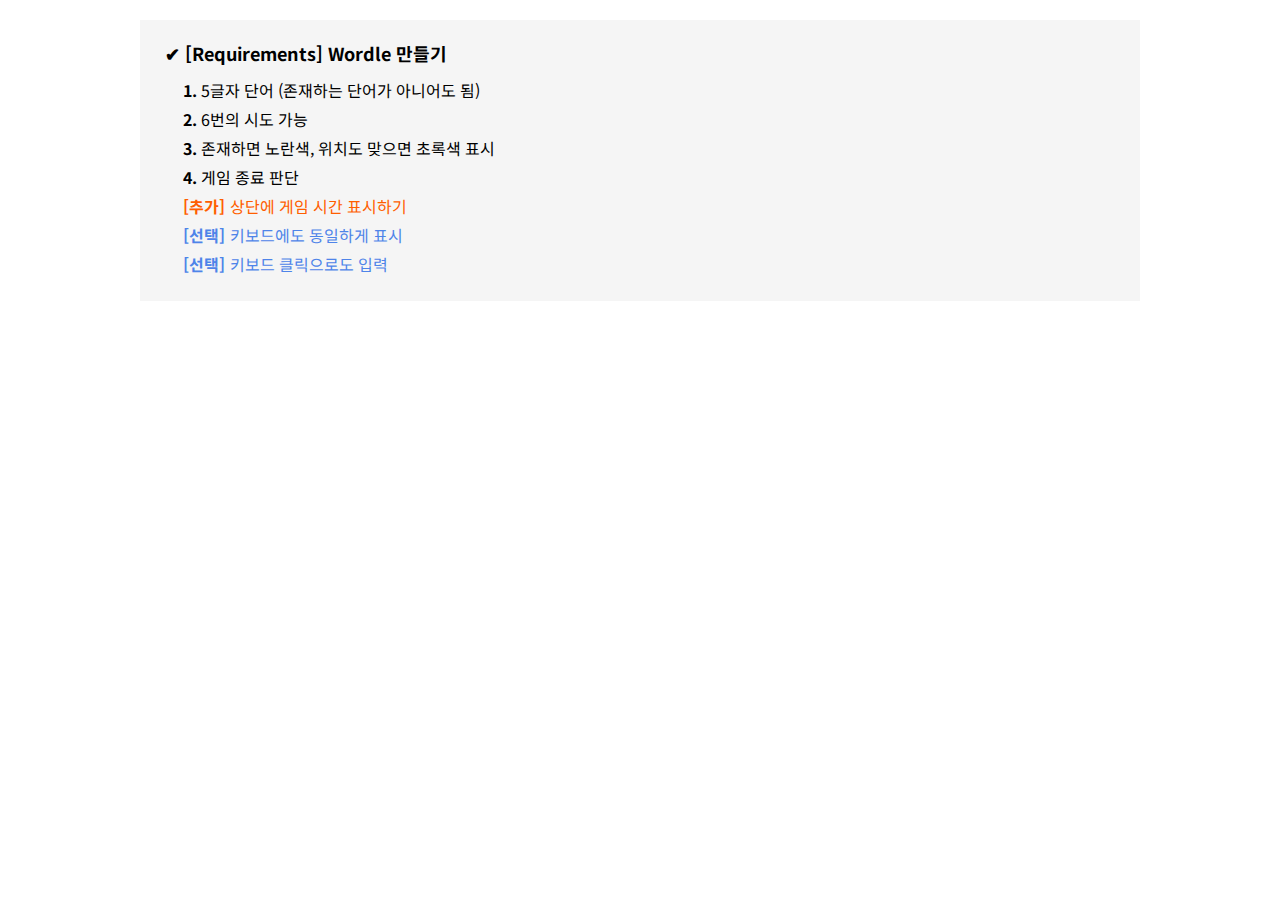
==== week2.html @ 510e2a0a "2주차 작업 세팅" ====
<!DOCTYPE html>
<html lang="ko">
<head>
    <meta charset="UTF-8">
    <meta http-equiv="X-UA-Compatible" content="IE=edge">
    <meta name="viewport" content="width=device-width, initial-scale=1.0">
    <link rel="stylesheet" href="style.css">
    <link rel="stylesheet" href="week2.css">
    <title>wordle 챌린지</title>
</head>
<body id="contents">
    <div class="week_req">
        <p>[Requirements] Wordle 만들기</p>
        <ul class=>
            <li>5글자 단어 (존재하는 단어가 아니어도 됨)</li>
            <li>6번의 시도 가능</li>
            <li>존재하면 노란색, 위치도 맞으면 초록색 표시</li>
            <li>게임 종료 판단</li>
            <li class="add">상단에 게임 시간 표시하기</li>
            <li class="sel">키보드에도 동일하게 표시</li>
            <li class="sel">키보드 클릭으로도 입력</li>
        </ul>
    </div>

    <div class="">


    </div>
    
    <script src="week2.js"></script>
</body>
</html>
---- style.css ----
@charset "utf-8";

@import url('https://fonts.googleapis.com/css2?family=Noto+Sans+KR:wght@100..900&display=swap');

*   {font-family: 'Noto Sans KR', sans-serif; margin:0; padding:0; box-sizing: border-box;}

#contents       {width:100%; max-width:1000px; margin:20px auto;}

.week_req               {width:100%; background:#f5f5f5; padding:20px 25px 25px;}
.week_req > p           {font-weight:700; font-size:18px; margin-bottom:12px;}
.week_req > p::before   {content:"✔"; margin-right:5px;}

.week_req > ul              {list-style-type:decimal; padding-left:18px;}
.week_req > ul li           {list-style-position:inside; margin-top:5px;}
.week_req > ul li::marker   {font-weight:700}

.week_req > ul li.add           {list-style:none; color:rgb(255, 94, 0)}
.week_req > ul li.add::before   {content:"[추가]"; font-weight:700; margin-right:5px;}
.week_req > ul li.sel           {list-style:none; color:rgb(78, 132, 233)}
.week_req > ul li.sel::before   {content:"[선택]"; font-weight:700; margin-right:5px;}
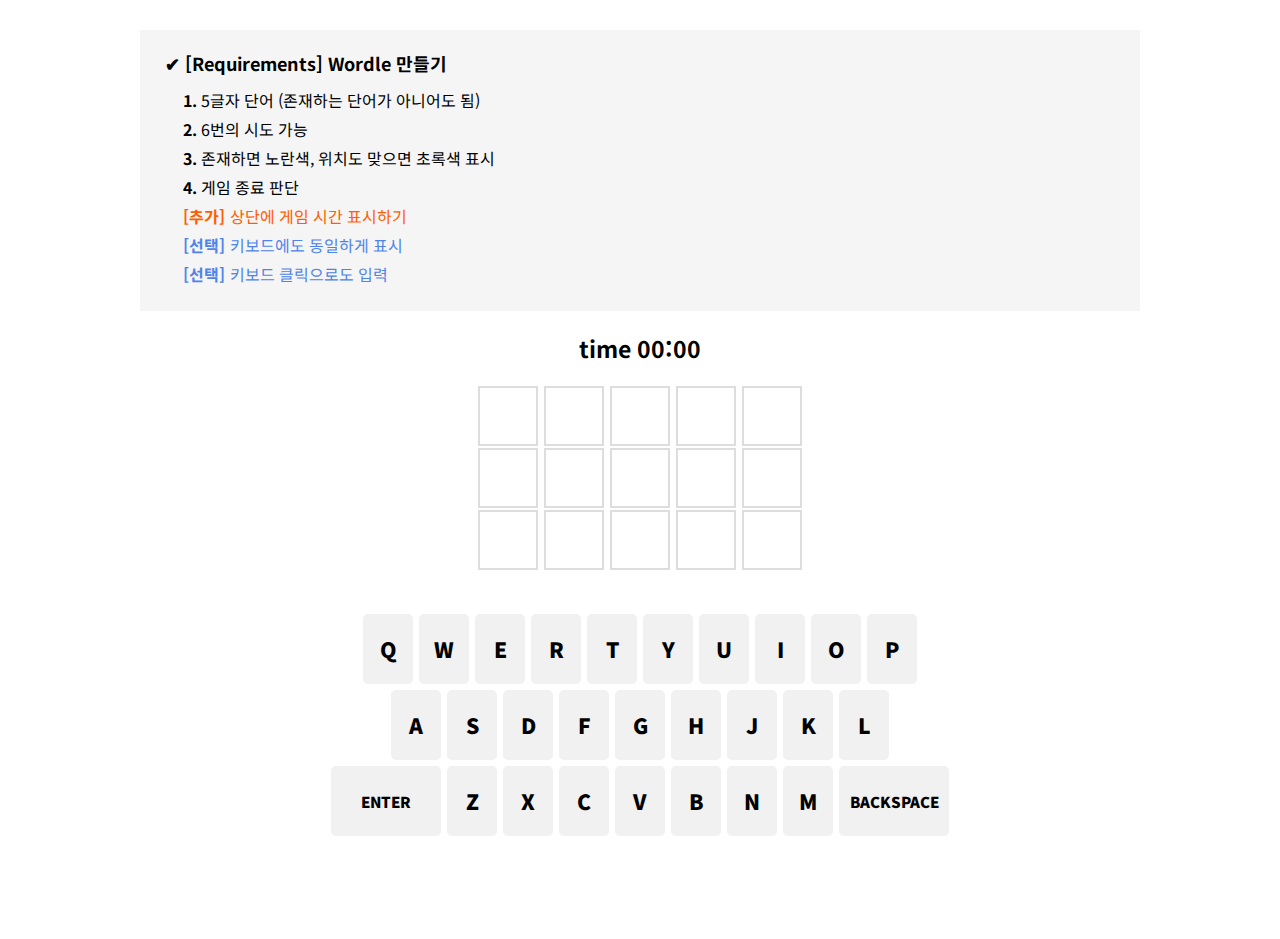
==== commit 445ad719: "2주차공부" ====
--- a/week2.html
+++ b/week2.html
@@ -5,8 +5,21 @@
     <meta http-equiv="X-UA-Compatible" content="IE=edge">
     <meta name="viewport" content="width=device-width, initial-scale=1.0">
     <link rel="stylesheet" href="style.css">
-    <link rel="stylesheet" href="week2.css">
-    <title>wordle 챌린지</title>
+    <title>단어퍼즐 만들기</title>
+
+    <style>
+    .contBox    {width:100%; text-align:center;}
+
+    .time       {font-weight:700; font-size:23px; text-align:center; margin-top:20px;}
+    .line      {margin:20px 0 40px 0;}
+    .line > p               {display:flex; justify-content: center;}
+    .line > p span {display:flex; justify-content: center; align-items: center; width:60px; height:60px; text-align:center; border:2px solid #ddd; margin:1px 3px; font-size:21px; font-weight:600}
+
+    .keyboard                   {width:100%;}
+    .keyboard > p               {display:flex; justify-content: center;}
+    .keyboard > p button        {cursor:pointer; border:none; margin:3px; font:900 21px/21px "Noto Sans KR", sans-self; width:50px; height:70px; border-radius: 5px; background:#f1f1f1; display:flex; justify-content: center; align-items: center;}
+    .keyboard > p button.long   {font-size:15px; width:110px}
+</style>
 </head>
 <body id="contents">
     <div class="week_req">
@@ -21,12 +34,69 @@
             <li class="sel">키보드 클릭으로도 입력</li>
         </ul>
     </div>
-
-    <div class="">
-
-
+    <div class="contBox">
+        <p class="time">time 00:00</p>
+        <div class="line">
+            <p class="row-0">
+                <span data-index="00"></span>
+                <span data-index="01"></span>
+                <span data-index="02"></span>
+                <span data-index="03"></span>
+                <span data-index="04"></span>
+            </p>
+            <p class="row-1">
+                <span data-index="10"></span>
+                <span data-index="11"></span>
+                <span data-index="12"></span>
+                <span data-index="13"></span>
+                <span data-index="14"></span>
+            </p>
+            <p class="row-2">
+                <span data-index="20"></span>
+                <span data-index="21"></span>
+                <span data-index="22"></span>
+                <span data-index="23"></span>
+                <span data-index="24"></span>
+            </p>
+        </div>
+        <div class="keyboard">
+            <p>
+                <button data-key="Q">Q</button>
+                <button data-key="W">W</button>
+                <button data-key="E">E</button>
+                <button data-key="R">R</button>
+                <button data-key="T">T</button>
+                <button data-key="Y">Y</button>
+                <button data-key="U">U</button>
+                <button data-key="I">I</button>
+                <button data-key="O">O</button>
+                <button data-key="P">P</button>
+            </p>
+            <p>
+                <button data-key="A">A</button>
+                <button data-key="S">S</button>
+                <button data-key="D">D</button>
+                <button data-key="F">F</button>
+                <button data-key="G">G</button>
+                <button data-key="H">H</button>
+                <button data-key="J">J</button>
+                <button data-key="K">K</button>
+                <button data-key="L">L</button>
+            </p>
+            <p>
+                <button class="long" data-key="ENTER">ENTER</button>
+                <button data-key="Z">Z</button>
+                <button data-key="X">X</button>
+                <button data-key="C">C</button>
+                <button data-key="V">V</button>
+                <button data-key="B">B</button>
+                <button data-key="N">N</button>
+                <button data-key="M">M</button>
+                <button class="long" data-key="BACKSPACE">BACKSPACE</button>
+        </p>
+        </div>
     </div>
-    
+        
     <script src="week2.js"></script>
 </body>
 </html>--- a/style.css
+++ b/style.css
@@ -4,7 +4,7 @@
 
 *   {font-family: 'Noto Sans KR', sans-serif; margin:0; padding:0; box-sizing: border-box;}
 
-#contents       {width:100%; max-width:1000px; margin:20px auto;}
+#contents       {width:100%; max-width:1000px; margin:30px auto 100px auto;}
 
 .week_req               {width:100%; background:#f5f5f5; padding:20px 25px 25px;}
 .week_req > p           {font-weight:700; font-size:18px; margin-bottom:12px;}
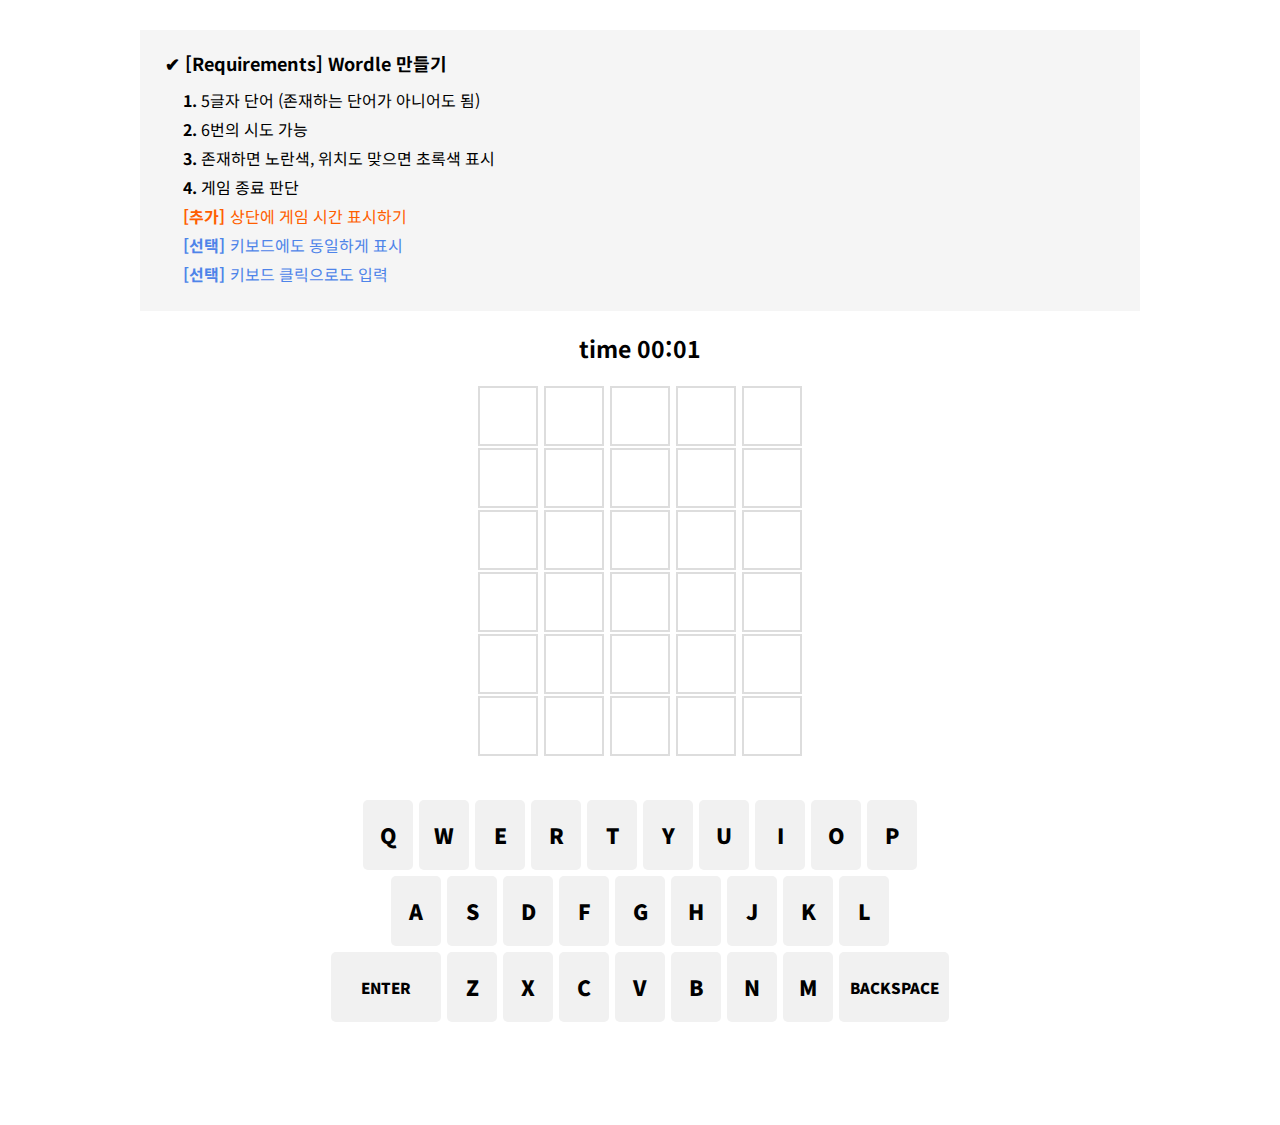
==== commit 1acb05f2: "2주차 끗" ====
--- a/week2.html
+++ b/week2.html
@@ -10,10 +10,10 @@
     <style>
     .contBox    {width:100%; text-align:center;}
 
-    .time       {font-weight:700; font-size:23px; text-align:center; margin-top:20px;}
-    .line      {margin:20px 0 40px 0;}
-    .line > p               {display:flex; justify-content: center;}
-    .line > p span {display:flex; justify-content: center; align-items: center; width:60px; height:60px; text-align:center; border:2px solid #ddd; margin:1px 3px; font-size:21px; font-weight:600}
+    .time           {font-weight:700; font-size:23px; text-align:center; margin-top:20px;}
+    .line           {margin:20px 0 40px 0;}
+    .line > p       {display:flex; justify-content: center;}
+    .line > p span  {display:flex; justify-content: center; align-items: center; text-transform: uppercase; width:60px; height:60px; text-align:center; border:2px solid #ddd; margin:1px 3px; font-size:25px; font-weight:900}
 
     .keyboard                   {width:100%;}
     .keyboard > p               {display:flex; justify-content: center;}
@@ -58,6 +58,27 @@
                 <span data-index="23"></span>
                 <span data-index="24"></span>
             </p>
+            <p class="row-3">
+                <span data-index="30"></span>
+                <span data-index="31"></span>
+                <span data-index="32"></span>
+                <span data-index="33"></span>
+                <span data-index="34"></span>
+            </p>
+            <p class="row-4">
+                <span data-index="40"></span>
+                <span data-index="41"></span>
+                <span data-index="42"></span>
+                <span data-index="43"></span>
+                <span data-index="44"></span>
+            </p>
+            <p class="row-5">
+                <span data-index="50"></span>
+                <span data-index="51"></span>
+                <span data-index="52"></span>
+                <span data-index="53"></span>
+                <span data-index="54"></span>
+            </p>
         </div>
         <div class="keyboard">
             <p>
